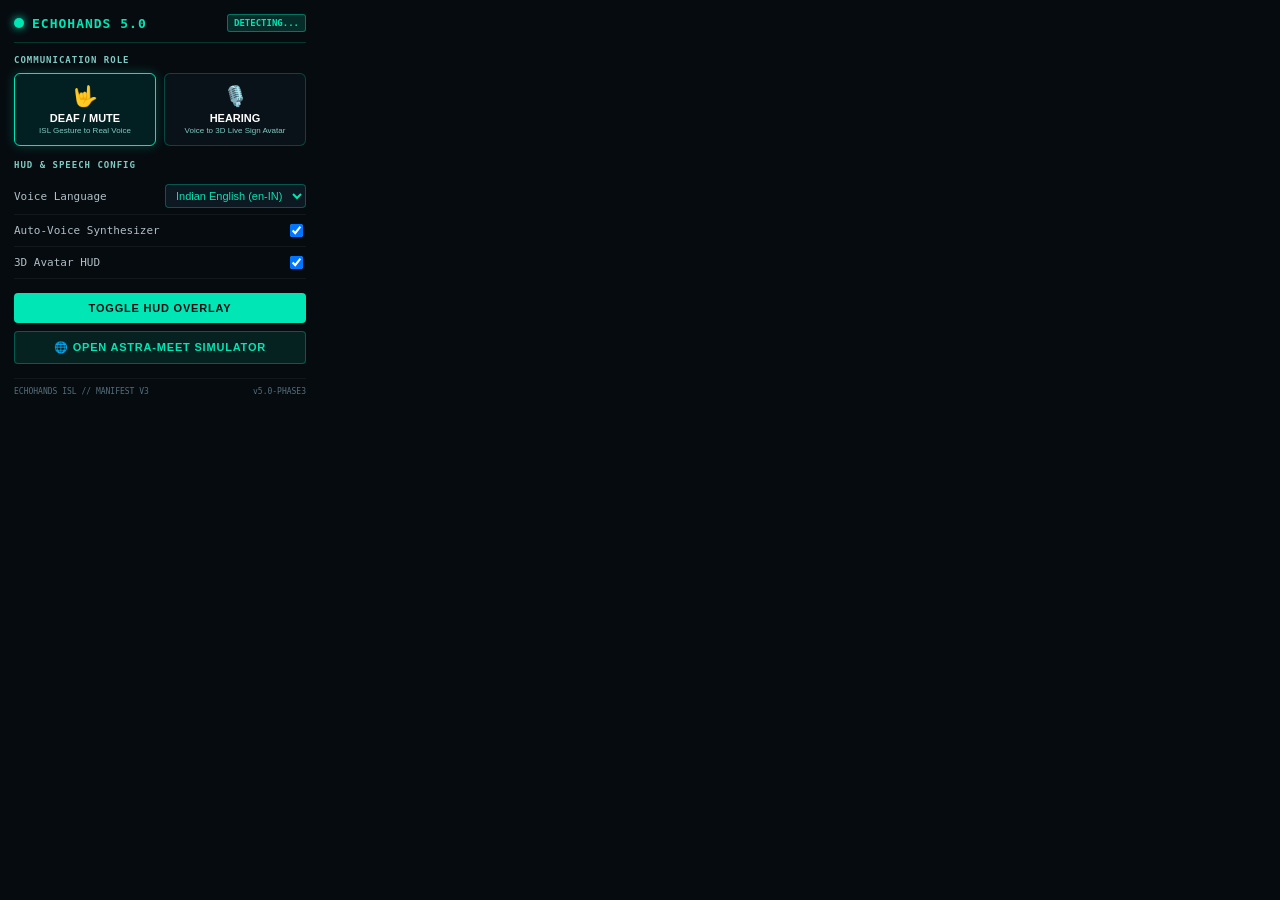
==== extension/popup.html @ bc5da253 "Version-3" ====
<!DOCTYPE html>
<html lang="en">
<head>
  <meta charset="UTF-8">
  <title>ECHOHANDS Settings</title>
  <link rel="stylesheet" href="popup.css">
</head>
<body>
  <div class="popup-container">
    <div class="popup-header">
      <div class="brand">
        <span class="logo-dot"></span>
        <span class="brand-name">ECHOHANDS 5.0</span>
      </div>
      <span class="status-badge" id="meeting-badge">DETECTING...</span>
    </div>

    <div class="section-title">COMMUNICATION ROLE</div>
    <div class="role-grid">
      <button class="role-card active" id="role-signer">
        <span class="role-icon">🤟</span>
        <span class="role-title">DEAF / MUTE</span>
        <span class="role-desc">ISL Gesture to Real Voice</span>
      </button>
      <button class="role-card" id="role-speaker">
        <span class="role-icon">🎙️</span>
        <span class="role-title">HEARING</span>
        <span class="role-desc">Voice to 3D Live Sign Avatar</span>
      </button>
    </div>

    <div class="section-title">HUD & SPEECH CONFIG</div>
    <div class="config-row">
      <label>Voice Language</label>
      <select id="lang-select">
        <option value="en-IN">Indian English (en-IN)</option>
        <option value="hi-IN">Hindi (hi-IN)</option>
      </select>
    </div>

    <div class="config-row">
      <label>Auto-Voice Synthesizer</label>
      <input type="checkbox" id="auto-voice-toggle" checked>
    </div>

    <div class="config-row">
      <label>3D Avatar HUD</label>
      <input type="checkbox" id="avatar-toggle" checked>
    </div>

    <div class="actions-section">
      <button class="action-btn primary" id="btn-toggle-hud">TOGGLE HUD OVERLAY</button>
      <button class="action-btn secondary" id="btn-open-simulator">🌐 OPEN ASTRA-MEET SIMULATOR</button>
    </div>

    <div class="popup-footer">
      <span>ECHOHANDS ISL // MANIFEST V3</span>
      <span id="version-tag">v5.0-PHASE3</span>
    </div>
  </div>
  <script src="popup.js"></script>
</body>
</html>
---- extension/popup.css ----
/**
 * ECHOHANDS Extension Popup Stylesheet
 */

body {
  margin: 0;
  padding: 0;
  width: 320px;
  background: #060b10;
  color: #e0f2f1;
  font-family: -apple-system, BlinkMacSystemFont, "Segoe UI", Roboto, monospace;
}

.popup-container {
  padding: 14px;
}

.popup-header {
  display: flex;
  justify-content: space-between;
  align-items: center;
  border-bottom: 1px solid rgba(0, 230, 180, 0.2);
  padding-bottom: 10px;
  margin-bottom: 12px;
}

.brand {
  display: flex;
  align-items: center;
  gap: 8px;
}

.logo-dot {
  width: 10px;
  height: 10px;
  border-radius: 50%;
  background: #00e6b4;
  box-shadow: 0 0 8px #00e6b4;
}

.brand-name {
  font-size: 13px;
  font-weight: 800;
  color: #00e6b4;
  letter-spacing: 1px;
}

.status-badge {
  font-size: 9px;
  font-weight: 700;
  padding: 3px 6px;
  border-radius: 3px;
  background: rgba(0, 230, 180, 0.15);
  color: #00e6b4;
  border: 1px solid rgba(0, 230, 180, 0.4);
}

.status-badge.inactive {
  background: rgba(255, 171, 0, 0.15);
  color: #ffab00;
  border-color: rgba(255, 171, 0, 0.4);
}

.section-title {
  font-size: 9px;
  font-weight: 700;
  color: #80cbc4;
  letter-spacing: 1px;
  margin-bottom: 8px;
}

.role-grid {
  display: grid;
  grid-template-columns: 1fr 1fr;
  gap: 8px;
  margin-bottom: 14px;
}

.role-card {
  background: rgba(10, 20, 28, 0.8);
  border: 1px solid rgba(0, 230, 180, 0.25);
  border-radius: 6px;
  padding: 10px 8px;
  display: flex;
  flex-direction: column;
  align-items: center;
  text-align: center;
  cursor: pointer;
  transition: all 0.2s ease;
}

.role-card:hover {
  border-color: #00e6b4;
}

.role-card.active {
  background: rgba(0, 45, 45, 0.6);
  border-color: #00e6b4;
  box-shadow: 0 0 12px rgba(0, 230, 180, 0.25);
}

.role-icon {
  font-size: 20px;
  margin-bottom: 4px;
}

.role-title {
  font-size: 11px;
  font-weight: 700;
  color: #ffffff;
}

.role-desc {
  font-size: 8px;
  color: #80cbc4;
  margin-top: 2px;
}

.config-row {
  display: flex;
  justify-content: space-between;
  align-items: center;
  padding: 6px 0;
  font-size: 11px;
  color: #b0bec5;
  border-bottom: 1px solid rgba(255, 255, 255, 0.05);
}

.config-row select {
  background: #0c1822;
  border: 1px solid rgba(0, 230, 180, 0.3);
  color: #00e6b4;
  font-size: 11px;
  padding: 4px 6px;
  border-radius: 4px;
}

.actions-section {
  margin-top: 14px;
  display: flex;
  flex-direction: column;
  gap: 8px;
}

.action-btn {
  border: none;
  border-radius: 4px;
  padding: 9px;
  font-size: 11px;
  font-weight: 700;
  letter-spacing: 0.8px;
  cursor: pointer;
  transition: all 0.2s ease;
}

.action-btn.primary {
  background: #00e6b4;
  color: #041014;
}

.action-btn.primary:hover {
  background: #00ffcc;
  box-shadow: 0 0 12px rgba(0, 230, 180, 0.4);
}

.action-btn.secondary {
  background: rgba(0, 230, 180, 0.1);
  border: 1px solid rgba(0, 230, 180, 0.3);
  color: #00e6b4;
}

.action-btn.secondary:hover {
  background: rgba(0, 230, 180, 0.25);
}

.popup-footer {
  margin-top: 14px;
  display: flex;
  justify-content: space-between;
  font-size: 8px;
  color: #546e7a;
  border-top: 1px solid rgba(255, 255, 255, 0.05);
  padding-top: 8px;
}
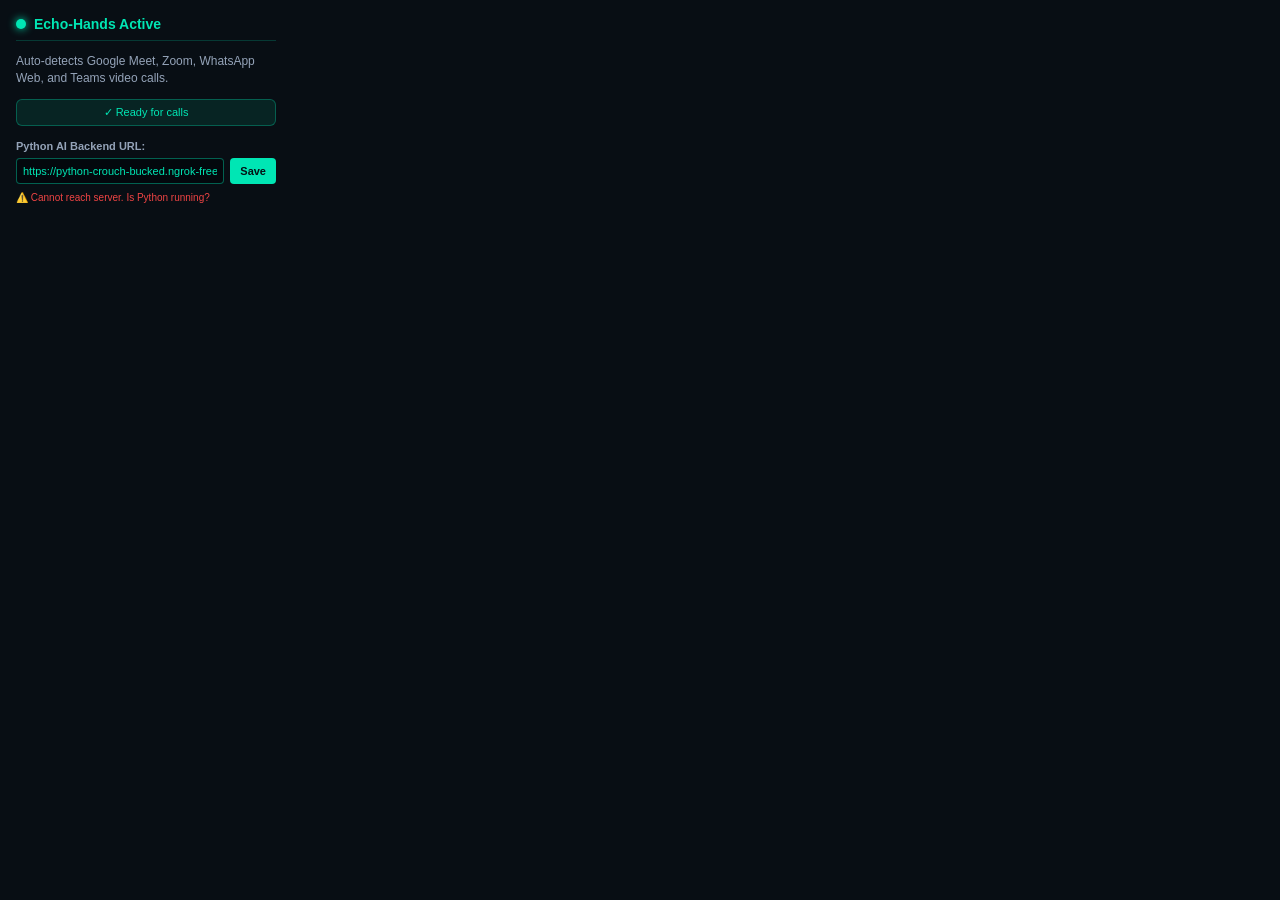
==== commit 64ac609f: "Version-4" ====
--- a/extension/popup.html
+++ b/extension/popup.html
@@ -2,61 +2,71 @@
 <html lang="en">
 <head>
   <meta charset="UTF-8">
-  <title>ECHOHANDS Settings</title>
-  <link rel="stylesheet" href="popup.css">
+  <title>Echo-Hands</title>
+  <style>
+    body {
+      margin: 0;
+      padding: 16px;
+      width: 260px;
+      background: #080e14;
+      color: #f1f5f9;
+      font-family: -apple-system, BlinkMacSystemFont, "Segoe UI", Roboto, sans-serif;
+    }
+    .header {
+      display: flex;
+      align-items: center;
+      gap: 8px;
+      margin-bottom: 12px;
+      border-bottom: 1px solid rgba(0, 230, 180, 0.2);
+      padding-bottom: 8px;
+    }
+    .dot {
+      width: 10px;
+      height: 10px;
+      border-radius: 50%;
+      background: #00e6b4;
+      box-shadow: 0 0 8px #00e6b4;
+    }
+    .title {
+      font-size: 14px;
+      font-weight: 700;
+      color: #00e6b4;
+    }
+    .desc {
+      font-size: 12px;
+      color: #94a3b8;
+      line-height: 1.4;
+      margin-bottom: 12px;
+    }
+    .status-badge {
+      font-size: 11px;
+      background: rgba(0, 230, 180, 0.1);
+      border: 1px solid rgba(0, 230, 180, 0.3);
+      padding: 6px 10px;
+      border-radius: 6px;
+      color: #00e6b4;
+      text-align: center;
+    }
+  </style>
 </head>
 <body>
-  <div class="popup-container">
-    <div class="popup-header">
-      <div class="brand">
-        <span class="logo-dot"></span>
-        <span class="brand-name">ECHOHANDS 5.0</span>
-      </div>
-      <span class="status-badge" id="meeting-badge">DETECTING...</span>
+  <div class="header">
+    <div class="dot"></div>
+    <div class="title">Echo-Hands Active</div>
+  </div>
+  <div class="desc">
+    Auto-detects Google Meet, Zoom, WhatsApp Web, and Teams video calls.
+  </div>
+  <div class="status-badge">
+    ✓ Ready for calls
+  </div>
+  <div style="margin-top: 14px; display: flex; flex-direction: column; gap: 6px;">
+    <label style="font-size: 11px; color: #94a3b8; font-weight: 600;">Python AI Backend URL:</label>
+    <div style="display: flex; gap: 6px;">
+      <input type="text" id="eh-backend-input" value="https://python-crouch-bucked.ngrok-free.dev" placeholder="https://python-crouch-bucked.ngrok-free.dev" style="flex: 1; background: #03080d; border: 1px solid rgba(0, 230, 180, 0.4); color: #00e6b4; font-size: 11px; padding: 6px; border-radius: 4px; outline: none;">
+      <button id="eh-backend-save-btn" style="background: #00e6b4; color: #041014; border: none; font-size: 11px; font-weight: 700; padding: 6px 10px; border-radius: 4px; cursor: pointer;">Save</button>
     </div>
-
-    <div class="section-title">COMMUNICATION ROLE</div>
-    <div class="role-grid">
-      <button class="role-card active" id="role-signer">
-        <span class="role-icon">🤟</span>
-        <span class="role-title">DEAF / MUTE</span>
-        <span class="role-desc">ISL Gesture to Real Voice</span>
-      </button>
-      <button class="role-card" id="role-speaker">
-        <span class="role-icon">🎙️</span>
-        <span class="role-title">HEARING</span>
-        <span class="role-desc">Voice to 3D Live Sign Avatar</span>
-      </button>
-    </div>
-
-    <div class="section-title">HUD & SPEECH CONFIG</div>
-    <div class="config-row">
-      <label>Voice Language</label>
-      <select id="lang-select">
-        <option value="en-IN">Indian English (en-IN)</option>
-        <option value="hi-IN">Hindi (hi-IN)</option>
-      </select>
-    </div>
-
-    <div class="config-row">
-      <label>Auto-Voice Synthesizer</label>
-      <input type="checkbox" id="auto-voice-toggle" checked>
-    </div>
-
-    <div class="config-row">
-      <label>3D Avatar HUD</label>
-      <input type="checkbox" id="avatar-toggle" checked>
-    </div>
-
-    <div class="actions-section">
-      <button class="action-btn primary" id="btn-toggle-hud">TOGGLE HUD OVERLAY</button>
-      <button class="action-btn secondary" id="btn-open-simulator">🌐 OPEN ASTRA-MEET SIMULATOR</button>
-    </div>
-
-    <div class="popup-footer">
-      <span>ECHOHANDS ISL // MANIFEST V3</span>
-      <span id="version-tag">v5.0-PHASE3</span>
-    </div>
+    <div id="eh-backend-status-txt" style="font-size: 10px; color: #64748b; margin-top: 2px;">Connects to PyTorch & Gemini cloud engine</div>
   </div>
   <script src="popup.js"></script>
 </body>
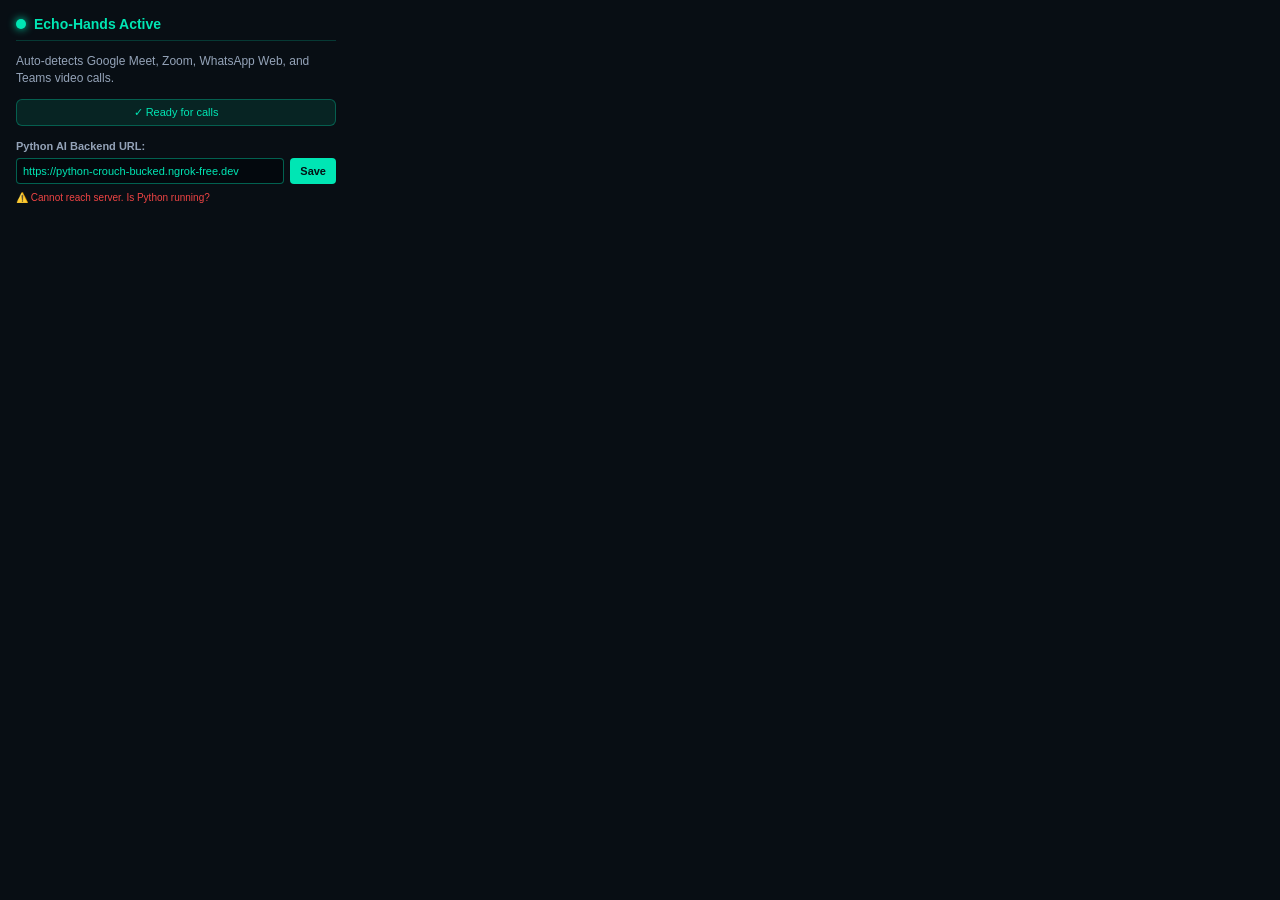
==== commit 98ca4d5f: "fix(popup): expand popup width and enhance HTTP 502 status guidance" ====
--- a/extension/popup.html
+++ b/extension/popup.html
@@ -7,7 +7,7 @@
     body {
       margin: 0;
       padding: 16px;
-      width: 260px;
+      width: 320px;
       background: #080e14;
       color: #f1f5f9;
       font-family: -apple-system, BlinkMacSystemFont, "Segoe UI", Roboto, sans-serif;
